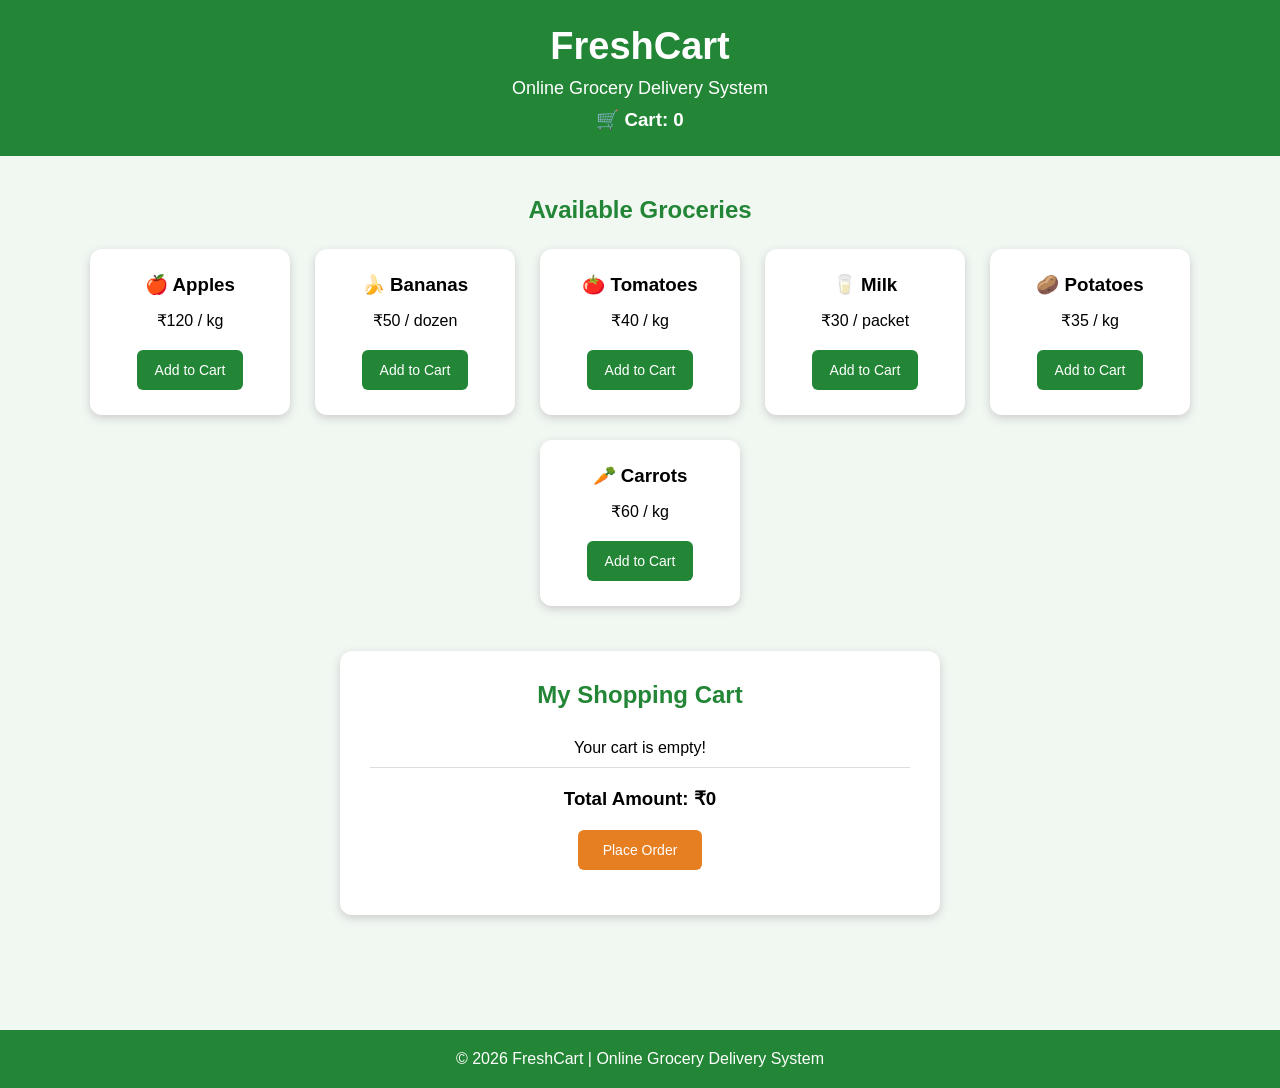
==== index.html @ 0399a9b1 "Initial FreshCart project" ====
<!DOCTYPE html>
<html lang="en">

<head>
    <meta charset="UTF-8">
    <meta name="viewport" content="width=device-width, initial-scale=1.0">

    <title>FreshCart - Online Grocery Delivery</title>

    <link rel="stylesheet" href="style.css">
</head>

<body>

    <!-- Header -->
    <header>
        <h1>FreshCart</h1>
        <p>Online Grocery Delivery System</p>

        <h3>🛒 Cart: <span id="cart-count">0</span></h3>
    </header>

    <!-- Main Section -->
    <main>

        <h2>Available Groceries</h2>

        <!-- Products -->
        <div class="products">

            <div class="product">
                <h3>🍎 Apples</h3>
                <p>₹120 / kg</p>
                <button onclick="addToCart('Apples', 120)">
                    Add to Cart
                </button>
            </div>

            <div class="product">
                <h3>🍌 Bananas</h3>
                <p>₹50 / dozen</p>
                <button onclick="addToCart('Bananas', 50)">
                    Add to Cart
                </button>
            </div>

            <div class="product">
                <h3>🍅 Tomatoes</h3>
                <p>₹40 / kg</p>
                <button onclick="addToCart('Tomatoes', 40)">
                    Add to Cart
                </button>
            </div>

            <div class="product">
                <h3>🥛 Milk</h3>
                <p>₹30 / packet</p>
                <button onclick="addToCart('Milk', 30)">
                    Add to Cart
                </button>
            </div>

            <div class="product">
                <h3>🥔 Potatoes</h3>
                <p>₹35 / kg</p>
                <button onclick="addToCart('Potatoes', 35)">
                    Add to Cart
                </button>
            </div>

            <div class="product">
                <h3>🥕 Carrots</h3>
                <p>₹60 / kg</p>
                <button onclick="addToCart('Carrots', 60)">
                    Add to Cart
                </button>
            </div>

        </div>

        <!-- Shopping Cart -->
        <section class="cart">

            <h2>My Shopping Cart</h2>

            <div id="cart-items">
                <p>Your cart is empty!</p>
            </div>

            <h3>Total Amount: ₹<span id="total">0</span></h3>

            <button onclick="placeOrder()" class="order-btn">
                Place Order
            </button>

            <p id="order-message"></p>

        </section>

    </main>

    <!-- Footer -->
    <footer>
        <p>© 2026 FreshCart | Online Grocery Delivery System</p>
    </footer>

    <script src="script.js"></script>

</body>
</html>
---- style.css ----
* {
    margin: 0;
    padding: 0;
    box-sizing: border-box;
}

body {
    font-family: Arial, sans-serif;
    background: #f1f8f2;
    text-align: center;
}

/* Header */

header {
    background: #238636;
    color: white;
    padding: 25px;
}

header h1 {
    font-size: 38px;
    margin-bottom: 10px;
}

header p {
    font-size: 18px;
    margin-bottom: 10px;
}

/* Main Section */

main {
    padding: 40px 20px;
}

main h2 {
    color: #238636;
    margin-bottom: 25px;
}

/* Products */

.products {
    display: flex;
    justify-content: center;
    flex-wrap: wrap;
    gap: 25px;
}

.product {
    background: white;
    width: 200px;
    padding: 25px;
    border-radius: 12px;
    box-shadow: 0 3px 10px #cccccc;
    transition: 0.3s;
}

.product:hover {
    transform: translateY(-5px);
}

.product h3 {
    margin-bottom: 15px;
}

.product p {
    margin-bottom: 20px;
    font-size: 16px;
}

/* Buttons */

button {
    background: #238636;
    color: white;
    border: none;
    padding: 12px 18px;
    border-radius: 6px;
    cursor: pointer;
    font-size: 14px;
}

button:hover {
    background: #176b2c;
}

/* Shopping Cart */

.cart {
    background: white;
    max-width: 600px;
    margin: 45px auto;
    padding: 30px;
    border-radius: 12px;
    box-shadow: 0 3px 10px #cccccc;
}

.cart h2 {
    color: #238636;
    margin-bottom: 20px;
}

#cart-items p {
    padding: 10px;
    border-bottom: 1px solid #dddddd;
}

.cart h3 {
    margin: 20px 0;
}

.order-btn {
    background: #e67e22;
    padding: 12px 25px;
}

.order-btn:hover {
    background: #ca6413;
}

#order-message {
    margin-top: 15px;
    color: #238636;
    font-weight: bold;
}

/* Footer */

footer {
    background: #238636;
    color: white;
    padding: 20px;
    margin-top: 30px;
}

/* Responsive Design */

@media (max-width: 600px) {

    .products {
        flex-direction: column;
        align-items: center;
    }

    .product {
        width: 90%;
    }

    .cart {
        margin: 30px 10px;
    }

}
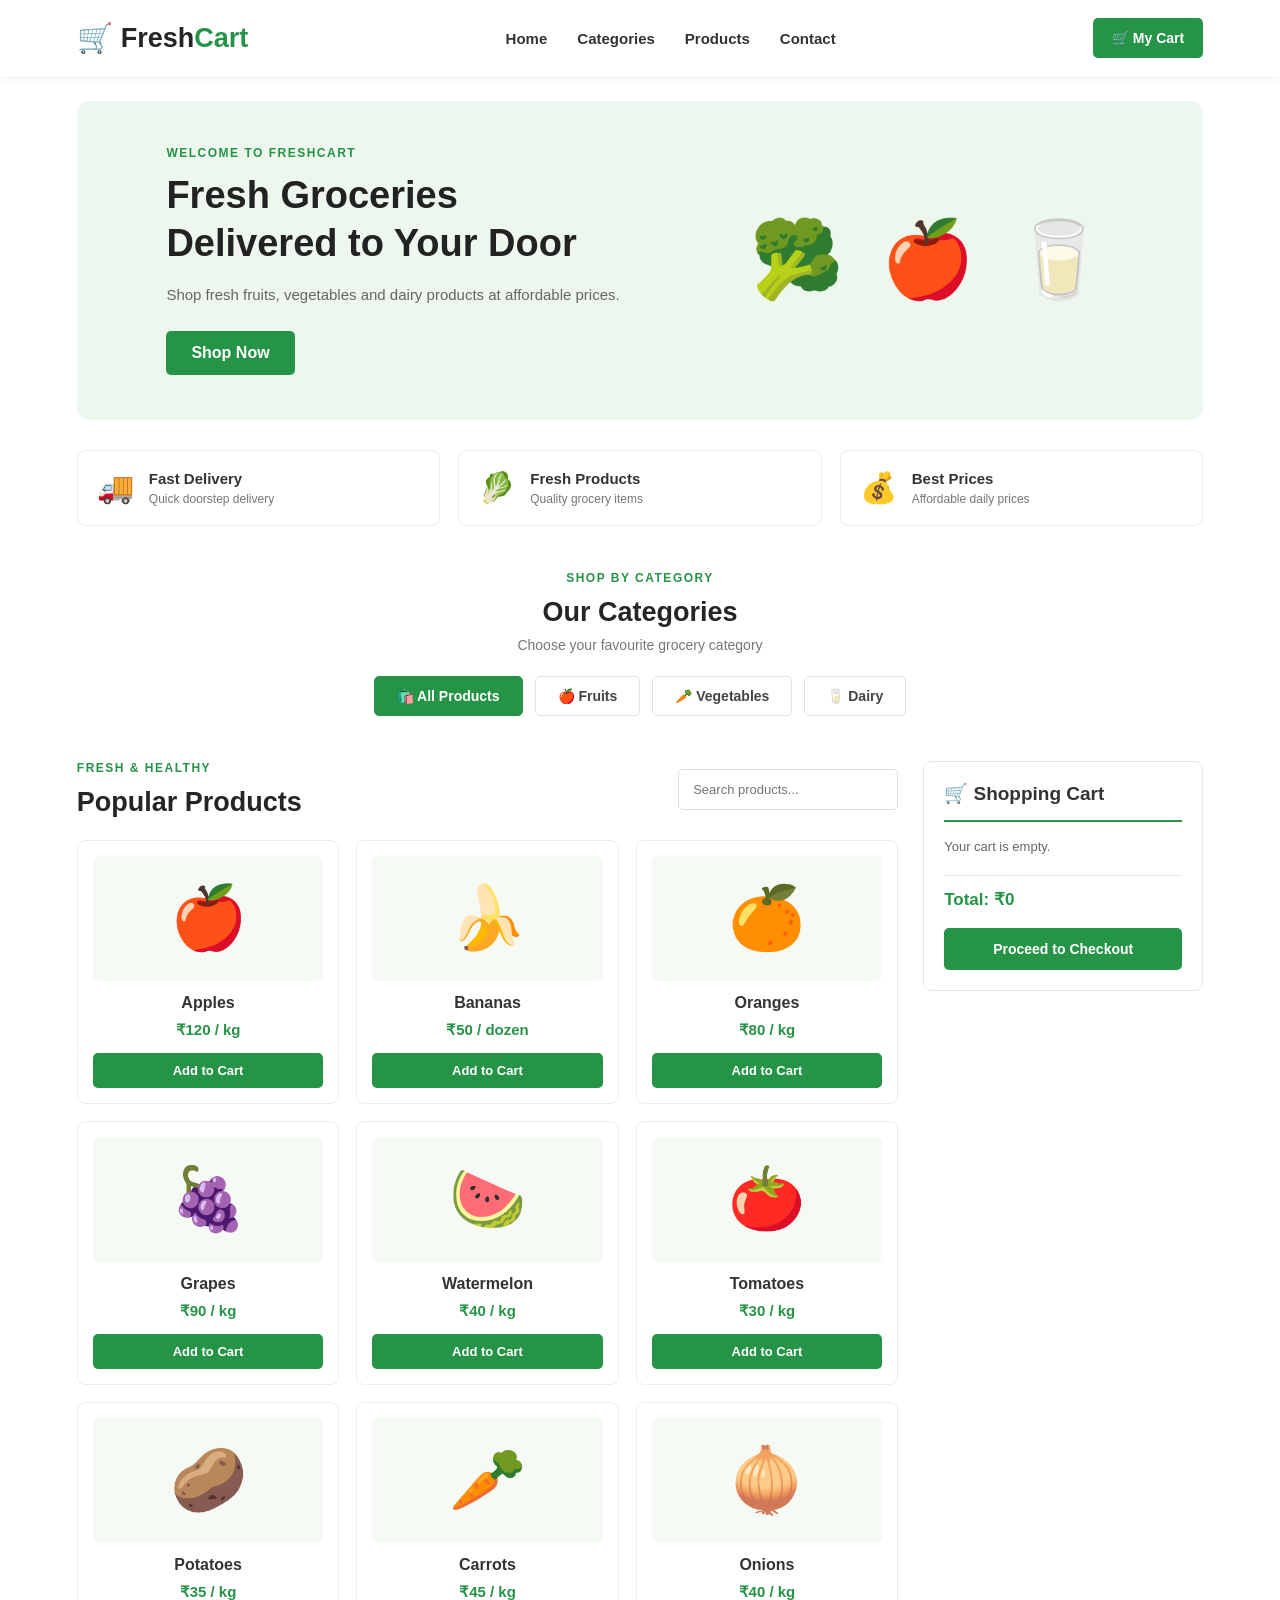
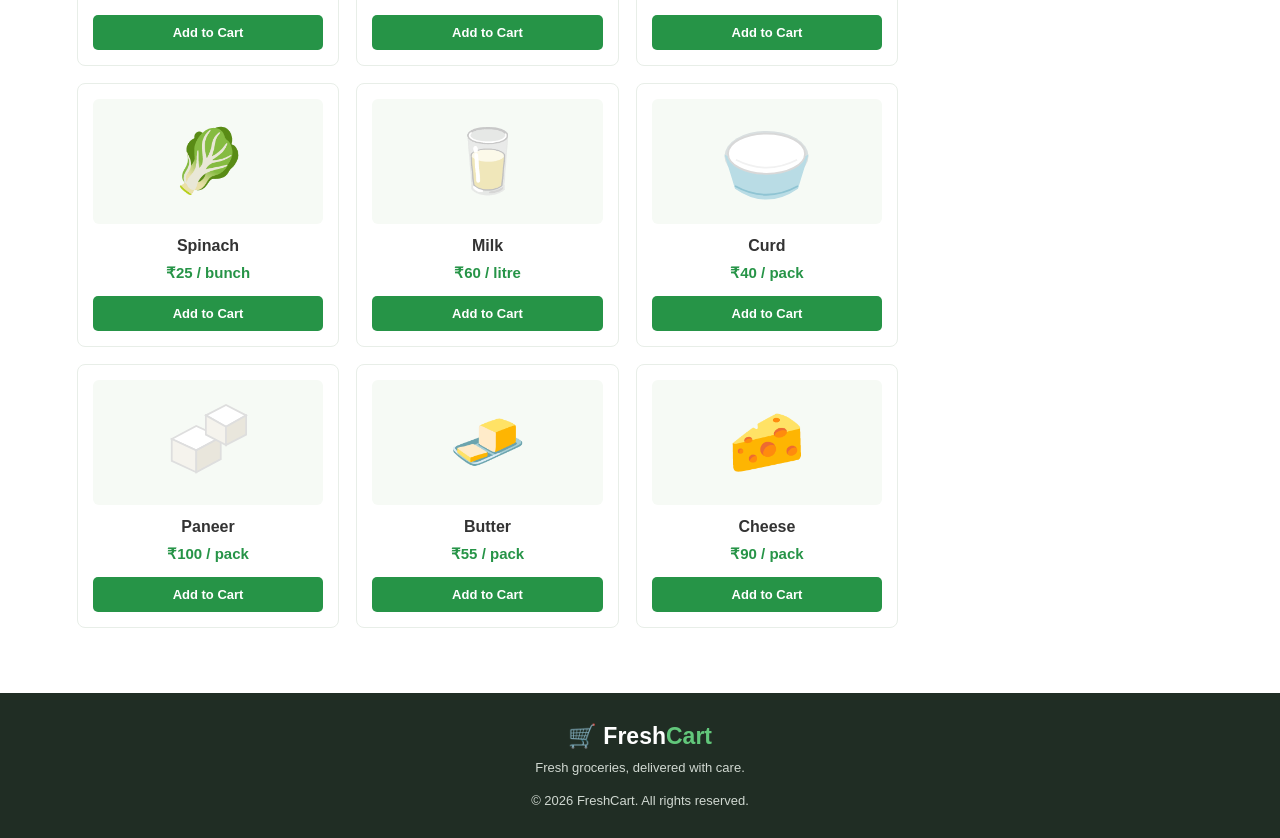
==== commit 648b31b9: "Update FreshCart to version 7.0" ====
--- a/index.html
+++ b/index.html
@@ -1,111 +1,224 @@
-
 <!DOCTYPE html>
 <html lang="en">
-
 <head>
     <meta charset="UTF-8">
     <meta name="viewport" content="width=device-width, initial-scale=1.0">
-
-    <title>FreshCart - Online Grocery Delivery</title>
-
+    <title>FreshCart - Online Grocery Store</title>
     <link rel="stylesheet" href="style.css">
 </head>
-
 <body>
 
-    <!-- Header -->
-    <header>
-        <h1>FreshCart</h1>
-        <p>Online Grocery Delivery System</p>
-
-        <h3>🛒 Cart: <span id="cart-count">0</span></h3>
+    <!-- HEADER -->
+    <header class="header">
+        <div class="logo">
+            <span class="logo-icon">🛒</span>
+            <span>Fresh<span class="green">Cart</span></span>
+        </div>
+
+        <nav class="navigation">
+            <a href="#home">Home</a>
+            <a href="#categories">Categories</a>
+            <a href="#products">Products</a>
+            <a href="#footer">Contact</a>
+        </nav>
+
+        <a href="#cart" class="cart-link">🛒 My Cart</a>
     </header>
 
-    <!-- Main Section -->
-    <main>
-
-        <h2>Available Groceries</h2>
-
-        <!-- Products -->
-        <div class="products">
-
-            <div class="product">
-                <h3>🍎 Apples</h3>
-                <p>₹120 / kg</p>
-                <button onclick="addToCart('Apples', 120)">
-                    Add to Cart
-                </button>
-            </div>
-
-            <div class="product">
-                <h3>🍌 Bananas</h3>
-                <p>₹50 / dozen</p>
-                <button onclick="addToCart('Bananas', 50)">
-                    Add to Cart
-                </button>
-            </div>
-
-            <div class="product">
-                <h3>🍅 Tomatoes</h3>
-                <p>₹40 / kg</p>
-                <button onclick="addToCart('Tomatoes', 40)">
-                    Add to Cart
-                </button>
-            </div>
-
-            <div class="product">
-                <h3>🥛 Milk</h3>
-                <p>₹30 / packet</p>
-                <button onclick="addToCart('Milk', 30)">
-                    Add to Cart
-                </button>
-            </div>
-
-            <div class="product">
-                <h3>🥔 Potatoes</h3>
-                <p>₹35 / kg</p>
-                <button onclick="addToCart('Potatoes', 35)">
-                    Add to Cart
-                </button>
-            </div>
-
-            <div class="product">
-                <h3>🥕 Carrots</h3>
-                <p>₹60 / kg</p>
-                <button onclick="addToCart('Carrots', 60)">
-                    Add to Cart
-                </button>
-            </div>
-
+    <!-- SHOPPING PAGE -->
+    <div id="shoppingPage">
+
+        <!-- HERO SECTION -->
+        <section class="hero" id="home">
+            <div class="hero-content">
+                <p class="small-heading">WELCOME TO FRESHCART</p>
+                <h1>Fresh Groceries<br>Delivered to Your Door</h1>
+                <p class="hero-description">
+                    Shop fresh fruits, vegetables and dairy products
+                    at affordable prices.
+                </p>
+                <a href="#products" class="shop-button">Shop Now</a>
+            </div>
+
+            <div class="hero-emoji">🥦 🍎 🥛</div>
+        </section>
+
+        <!-- BENEFITS -->
+        <section class="benefits">
+            <div class="benefit">
+                <span>🚚</span>
+                <div>
+                    <h3>Fast Delivery</h3>
+                    <p>Quick doorstep delivery</p>
+                </div>
+            </div>
+
+            <div class="benefit">
+                <span>🥬</span>
+                <div>
+                    <h3>Fresh Products</h3>
+                    <p>Quality grocery items</p>
+                </div>
+            </div>
+
+            <div class="benefit">
+                <span>💰</span>
+                <div>
+                    <h3>Best Prices</h3>
+                    <p>Affordable daily prices</p>
+                </div>
+            </div>
+        </section>
+
+        <!-- CATEGORIES -->
+        <section class="category-section" id="categories">
+            <div class="section-heading">
+                <p class="small-heading">SHOP BY CATEGORY</p>
+                <h2>Our Categories</h2>
+                <p>Choose your favourite grocery category</p>
+            </div>
+
+            <div class="categories">
+                <button class="active" onclick="filterProducts('All', this)">
+                    🛍️ All Products
+                </button>
+
+                <button onclick="filterProducts('Fruits', this)">
+                    🍎 Fruits
+                </button>
+
+                <button onclick="filterProducts('Vegetables', this)">
+                    🥕 Vegetables
+                </button>
+
+                <button onclick="filterProducts('Dairy', this)">
+                    🥛 Dairy
+                </button>
+            </div>
+        </section>
+
+        <!-- PRODUCTS AND CART -->
+        <section class="shopping-layout" id="products">
+
+            <div class="products-area">
+                <div class="products-heading">
+                    <div>
+                        <p class="small-heading">FRESH & HEALTHY</p>
+                        <h2>Popular Products</h2>
+                    </div>
+
+                    <input
+                        type="text"
+                        id="searchInput"
+                        placeholder="Search products..."
+                        oninput="displayProducts()"
+                    >
+                </div>
+
+                <div id="productContainer" class="product-grid"></div>
+            </div>
+
+            <!-- CART -->
+            <aside class="cart-box" id="cart">
+                <h2>🛒 Shopping Cart</h2>
+                <div class="cart-line"></div>
+
+                <div id="cartItems" class="cart-items">
+                    Your cart is empty.
+                </div>
+
+                <div id="cartTotal" class="cart-total">
+                    Total: ₹0
+                </div>
+
+                <button class="checkout-button" onclick="placeOrder()">
+                    Proceed to Checkout
+                </button>
+            </aside>
+
+        </section>
+
+    </div>
+
+    <!-- DELIVERY PAGE -->
+    <section id="deliveryPage" class="delivery-page hidden">
+        <div class="delivery-card">
+            <button class="back-button" onclick="backToShopping()">
+                ← Back to Shopping
+            </button>
+
+            <p class="small-heading">FRESHCART CHECKOUT</p>
+            <h2>Delivery Details</h2>
+            <p class="delivery-description">
+                Enter your details to complete your order.
+            </p>
+
+            <form id="deliveryForm">
+                <label for="customerName">Full Name</label>
+                <input
+                    type="text"
+                    id="customerName"
+                    placeholder="Enter your name"
+                    required
+                >
+
+                <label for="mobile">Mobile Number</label>
+                <input
+                    type="tel"
+                    id="mobile"
+                    placeholder="Enter 10-digit mobile number"
+                    maxlength="10"
+                    required
+                >
+
+                <label for="address">Address</label>
+                <textarea
+                    id="address"
+                    placeholder="Enter your delivery address"
+                    required
+                ></textarea>
+
+                <label for="city">City</label>
+                <input
+                    type="text"
+                    id="city"
+                    placeholder="Enter your city"
+                    required
+                >
+
+                <button type="submit" class="checkout-button">
+                    Place Order
+                </button>
+            </form>
         </div>
-
-        <!-- Shopping Cart -->
-        <section class="cart">
-
-            <h2>My Shopping Cart</h2>
-
-            <div id="cart-items">
-                <p>Your cart is empty!</p>
-            </div>
-
-            <h3>Total Amount: ₹<span id="total">0</span></h3>
-
-            <button onclick="placeOrder()" class="order-btn">
-                Place Order
+    </section>
+
+    <!-- ORDER CONFIRMATION -->
+    <section id="confirmationPage" class="confirmation-page hidden">
+        <div class="confirmation-card">
+            <div class="success-icon">✓</div>
+            <h2>Order Placed Successfully!</h2>
+            <p class="success-message">
+                Thank you for shopping with FreshCart.
+            </p>
+
+            <div id="orderDetails" class="order-details"></div>
+
+            <button class="checkout-button" onclick="continueShopping()">
+                Continue Shopping
             </button>
-
-            <p id="order-message"></p>
-
-        </section>
-
-    </main>
-
-    <!-- Footer -->
-    <footer>
-        <p>© 2026 FreshCart | Online Grocery Delivery System</p>
+        </div>
+    </section>
+
+    <!-- FOOTER -->
+    <footer id="footer">
+        <div class="footer-logo">🛒 Fresh<span>Cart</span></div>
+        <p>Fresh groceries, delivered with care.</p>
+        <p class="copyright">© 2026 FreshCart. All rights reserved.</p>
     </footer>
 
+    <!-- KEEP YOUR EXISTING JAVASCRIPT FILE -->
     <script src="script.js"></script>
 
 </body>
-</html>
+</html>
--- a/style.css
+++ b/style.css
@@ -1,156 +1,616 @@
-
 * {
     margin: 0;
     padding: 0;
     box-sizing: border-box;
 }
 
+html {
+    scroll-behavior: smooth;
+}
+
 body {
     font-family: Arial, sans-serif;
-    background: #f1f8f2;
+    background: #ffffff;
+    color: #333333;
+}
+
+/* HEADER */
+
+.header {
+    width: 100%;
+    min-height: 76px;
+    padding: 15px 6%;
+    display: flex;
+    align-items: center;
+    justify-content: space-between;
+    background: white;
+    box-shadow: 0 2px 12px rgba(0, 0, 0, 0.06);
+    position: sticky;
+    top: 0;
+    z-index: 100;
+}
+
+.logo {
+    font-size: 27px;
+    font-weight: bold;
+    color: #252525;
+    display: flex;
+    align-items: center;
+    gap: 8px;
+}
+
+.logo-icon {
+    font-size: 29px;
+}
+
+.green {
+    color: #269447;
+}
+
+.navigation {
+    display: flex;
+    gap: 30px;
+}
+
+.navigation a {
+    text-decoration: none;
+    color: #333;
+    font-size: 15px;
+    font-weight: 600;
+}
+
+.navigation a:hover {
+    color: #269447;
+}
+
+.cart-link {
+    text-decoration: none;
+    background: #269447;
+    color: white;
+    padding: 12px 19px;
+    border-radius: 5px;
+    font-weight: bold;
+    font-size: 14px;
+}
+
+/* HERO */
+
+.hero {
+    margin: 25px auto;
+    width: 88%;
+    min-height: 310px;
+    border-radius: 12px;
+    padding: 45px 7%;
+    background: #edf7ed;
+    display: flex;
+    align-items: center;
+    justify-content: space-between;
+    overflow: hidden;
+}
+
+.hero-content {
+    max-width: 520px;
+}
+
+.small-heading {
+    color: #269447;
+    font-size: 12px;
+    font-weight: bold;
+    letter-spacing: 1.5px;
+    margin-bottom: 12px;
+}
+
+.hero h1 {
+    font-size: 38px;
+    line-height: 1.25;
+    color: #222;
+    margin-bottom: 15px;
+}
+
+.hero-description {
+    color: #666;
+    font-size: 15px;
+    line-height: 1.7;
+    margin-bottom: 23px;
+}
+
+.shop-button {
+    display: inline-block;
+    text-decoration: none;
+    background: #269447;
+    color: white;
+    padding: 13px 25px;
+    border-radius: 5px;
+    font-weight: bold;
+}
+
+.shop-button:hover,
+.checkout-button:hover {
+    background: #197638;
+}
+
+.hero-emoji {
+    font-size: 75px;
+    letter-spacing: 8px;
+}
+
+/* BENEFITS */
+
+.benefits {
+    width: 88%;
+    margin: 30px auto 45px;
+    display: grid;
+    grid-template-columns: repeat(3, 1fr);
+    gap: 18px;
+}
+
+.benefit {
+    display: flex;
+    align-items: center;
+    gap: 15px;
+    padding: 19px;
+    border: 1px solid #e8eee8;
+    border-radius: 8px;
+}
+
+.benefit > span {
+    font-size: 30px;
+}
+
+.benefit h3 {
+    font-size: 15px;
+    margin-bottom: 5px;
+}
+
+.benefit p {
+    color: #777;
+    font-size: 12px;
+}
+
+/* SECTION HEADINGS */
+
+.category-section {
+    width: 88%;
+    margin: 0 auto 35px;
     text-align: center;
 }
 
-/* Header */
-
-header {
-    background: #238636;
-    color: white;
-    padding: 25px;
-}
-
-header h1 {
-    font-size: 38px;
-    margin-bottom: 10px;
-}
-
-header p {
-    font-size: 18px;
-    margin-bottom: 10px;
-}
-
-/* Main Section */
-
-main {
-    padding: 40px 20px;
-}
-
-main h2 {
-    color: #238636;
-    margin-bottom: 25px;
-}
-
-/* Products */
-
-.products {
+.section-heading h2,
+.products-heading h2 {
+    font-size: 27px;
+    margin-bottom: 9px;
+    color: #252525;
+}
+
+.section-heading > p:last-child {
+    font-size: 14px;
+    color: #777;
+}
+
+/* CATEGORY BUTTONS */
+
+.categories {
     display: flex;
     justify-content: center;
     flex-wrap: wrap;
+    gap: 12px;
+    margin-top: 23px;
+}
+
+.categories button {
+    border: 1px solid #dce8dc;
+    background: white;
+    color: #444;
+    padding: 11px 22px;
+    border-radius: 5px;
+    cursor: pointer;
+    font-size: 14px;
+    font-weight: 600;
+}
+
+.categories button:hover,
+.categories button.active {
+    background: #269447;
+    border-color: #269447;
+    color: white;
+}
+
+/* PRODUCTS AND CART LAYOUT */
+
+.shopping-layout {
+    width: 88%;
+    margin: 45px auto 65px;
+    display: grid;
+    grid-template-columns: minmax(0, 1fr) 280px;
     gap: 25px;
-}
-
-.product {
+    align-items: start;
+}
+
+.products-heading {
+    display: flex;
+    justify-content: space-between;
+    align-items: center;
+    gap: 15px;
+    margin-bottom: 22px;
+}
+
+.products-heading h2 {
+    margin-bottom: 0;
+}
+
+#searchInput {
+    width: 220px;
+    padding: 12px 14px;
+    border: 1px solid #d9e2d9;
+    border-radius: 5px;
+    outline: none;
+    font-size: 13px;
+}
+
+#searchInput:focus {
+    border-color: #269447;
+}
+
+/* PRODUCT CARDS */
+
+.product-grid {
+    display: grid;
+    grid-template-columns: repeat(3, minmax(0, 1fr));
+    gap: 17px;
+}
+
+.product-card {
+    border: 1px solid #e8eee8;
+    border-radius: 8px;
+    padding: 15px;
+    text-align: center;
     background: white;
-    width: 200px;
-    padding: 25px;
-    border-radius: 12px;
-    box-shadow: 0 3px 10px #cccccc;
-    transition: 0.3s;
-}
-
-.product:hover {
-    transform: translateY(-5px);
-}
-
-.product h3 {
-    margin-bottom: 15px;
-}
-
-.product p {
-    margin-bottom: 20px;
+    transition: 0.2s ease;
+}
+
+.product-card:hover {
+    border-color: #a8d4ae;
+    box-shadow: 0 5px 18px rgba(0, 0, 0, 0.07);
+    transform: translateY(-3px);
+}
+
+.product-image {
+    height: 125px;
+    display: flex;
+    align-items: center;
+    justify-content: center;
+    background: #f6faf5;
+    border-radius: 6px;
+    margin-bottom: 13px;
+    font-size: 62px;
+}
+
+.product-image svg {
+    width: 105px;
+    height: 105px;
+}
+
+.product-card h3 {
     font-size: 16px;
-}
-
-/* Buttons */
-
-button {
-    background: #238636;
+    margin-bottom: 9px;
+    color: #333;
+}
+
+.price {
+    color: #269447;
+    font-size: 15px;
+    font-weight: bold;
+    margin-bottom: 14px;
+}
+
+.add-button {
+    width: 100%;
+    border: none;
+    background: #269447;
+    color: white;
+    padding: 10px;
+    border-radius: 5px;
+    cursor: pointer;
+    font-weight: bold;
+    font-size: 13px;
+}
+
+.add-button:hover {
+    background: #197638;
+}
+
+/* CART */
+
+.cart-box {
+    position: sticky;
+    top: 95px;
+    border: 1px solid #e3ebe3;
+    border-radius: 8px;
+    padding: 20px;
+    background: #fff;
+}
+
+.cart-box h2 {
+    font-size: 19px;
+}
+
+.cart-line {
+    height: 2px;
+    background: #269447;
+    margin: 15px 0;
+}
+
+.cart-items {
+    font-size: 13px;
+    color: #666;
+    line-height: 1.6;
+}
+
+.cart-item {
+    display: flex;
+    justify-content: space-between;
+    align-items: center;
+    gap: 8px;
+    padding: 10px 0;
+    border-bottom: 1px solid #eeeeee;
+}
+
+.cart-item span {
+    font-size: 12px;
+}
+
+.cart-item button {
+    border: none;
+    background: #fff0f0;
+    color: #d33;
+    padding: 6px 8px;
+    border-radius: 4px;
+    cursor: pointer;
+    font-size: 11px;
+}
+
+.cart-total {
+    margin-top: 18px;
+    padding-top: 13px;
+    border-top: 1px solid #e8e8e8;
+    font-weight: bold;
+    font-size: 17px;
+    color: #269447;
+}
+
+.checkout-button {
+    width: 100%;
+    margin-top: 18px;
+    padding: 13px;
+    background: #269447;
     color: white;
     border: none;
-    padding: 12px 18px;
+    border-radius: 5px;
+    font-size: 14px;
+    font-weight: bold;
+    cursor: pointer;
+}
+
+/* DELIVERY PAGE */
+
+.hidden {
+    display: none !important;
+}
+
+.delivery-page,
+.confirmation-page {
+    min-height: 75vh;
+    padding: 45px 20px;
+    background: #f5f9f4;
+}
+
+.delivery-card,
+.confirmation-card {
+    max-width: 500px;
+    margin: auto;
+    background: white;
+    padding: 30px;
+    border-radius: 10px;
+    box-shadow: 0 4px 20px rgba(0, 0, 0, 0.06);
+}
+
+.back-button {
+    border: none;
+    background: transparent;
+    color: #269447;
+    font-size: 14px;
+    cursor: pointer;
+    margin-bottom: 25px;
+}
+
+.delivery-card h2,
+.confirmation-card h2 {
+    font-size: 25px;
+    margin-bottom: 10px;
+}
+
+.delivery-description {
+    color: #777;
+    font-size: 14px;
+    margin-bottom: 22px;
+}
+
+#deliveryForm {
+    display: flex;
+    flex-direction: column;
+}
+
+#deliveryForm label {
+    font-size: 13px;
+    font-weight: bold;
+    margin: 13px 0 7px;
+}
+
+#deliveryForm input,
+#deliveryForm textarea {
+    width: 100%;
+    padding: 12px;
+    border: 1px solid #dce5dc;
+    border-radius: 5px;
+    font-family: Arial, sans-serif;
+    font-size: 14px;
+    outline: none;
+}
+
+#deliveryForm input:focus,
+#deliveryForm textarea:focus {
+    border-color: #269447;
+}
+
+#deliveryForm textarea {
+    min-height: 85px;
+    resize: vertical;
+}
+
+/* CONFIRMATION */
+
+.confirmation-card {
+    text-align: center;
+}
+
+.success-icon {
+    width: 60px;
+    height: 60px;
+    margin: 0 auto 18px;
+    border-radius: 50%;
+    background: #e5f6e8;
+    color: #269447;
+    font-size: 38px;
+    line-height: 60px;
+    font-weight: bold;
+}
+
+.success-message {
+    color: #777;
+    font-size: 14px;
+    margin-bottom: 20px;
+}
+
+.order-details {
+    text-align: left;
+    background: #f7faf6;
+    padding: 18px;
     border-radius: 6px;
-    cursor: pointer;
-    font-size: 14px;
-}
-
-button:hover {
-    background: #176b2c;
-}
-
-/* Shopping Cart */
-
-.cart {
-    background: white;
-    max-width: 600px;
-    margin: 45px auto;
-    padding: 30px;
-    border-radius: 12px;
-    box-shadow: 0 3px 10px #cccccc;
-}
-
-.cart h2 {
-    color: #238636;
-    margin-bottom: 20px;
-}
-
-#cart-items p {
-    padding: 10px;
-    border-bottom: 1px solid #dddddd;
-}
-
-.cart h3 {
-    margin: 20px 0;
-}
-
-.order-btn {
-    background: #e67e22;
-    padding: 12px 25px;
-}
-
-.order-btn:hover {
-    background: #ca6413;
-}
-
-#order-message {
-    margin-top: 15px;
-    color: #238636;
-    font-weight: bold;
-}
-
-/* Footer */
+    margin: 18px 0;
+    font-size: 14px;
+    line-height: 1.8;
+    overflow-wrap: anywhere;
+}
+
+.order-details h3 {
+    margin: 10px 0;
+    color: #269447;
+}
+
+/* FOOTER */
 
 footer {
-    background: #238636;
+    background: #202d24;
     color: white;
-    padding: 20px;
-    margin-top: 30px;
-}
-
-/* Responsive Design */
-
-@media (max-width: 600px) {
-
-    .products {
+    text-align: center;
+    padding: 30px 15px;
+}
+
+.footer-logo {
+    font-size: 23px;
+    font-weight: bold;
+    margin-bottom: 10px;
+}
+
+.footer-logo span {
+    color: #62c77b;
+}
+
+footer p {
+    font-size: 13px;
+    color: #d0d8d1;
+    margin-top: 8px;
+}
+
+.copyright {
+    margin-top: 18px;
+}
+
+/* RESPONSIVE DESIGN */
+
+@media (max-width: 1000px) {
+    .shopping-layout {
+        grid-template-columns: 1fr;
+    }
+
+    .cart-box {
+        position: static;
+    }
+
+    .product-grid {
+        grid-template-columns: repeat(3, minmax(0, 1fr));
+    }
+}
+
+@media (max-width: 700px) {
+    .header {
+        flex-wrap: wrap;
+        gap: 15px;
+    }
+
+    .navigation {
+        order: 3;
+        width: 100%;
+        justify-content: center;
+        gap: 17px;
+    }
+
+    .navigation a {
+        font-size: 13px;
+    }
+
+    .hero {
         flex-direction: column;
-        align-items: center;
-    }
-
-    .product {
-        width: 90%;
-    }
-
-    .cart {
-        margin: 30px 10px;
-    }
-
-}
+        align-items: flex-start;
+        gap: 25px;
+        padding: 30px 7%;
+    }
+
+    .hero h1 {
+        font-size: 29px;
+    }
+
+    .hero-emoji {
+        font-size: 48px;
+    }
+
+    .benefits {
+        grid-template-columns: 1fr;
+    }
+
+    .shopping-layout,
+    .category-section,
+    .benefits,
+    .hero {
+        width: 92%;
+    }
+
+    .products-heading {
+        flex-direction: column;
+        align-items: stretch;
+    }
+
+    #searchInput {
+        width: 100%;
+    }
+
+    .product-grid {
+        grid-template-columns: repeat(2, minmax(0, 1fr));
+    }
+}
+
+@media (max-width: 380px) {
+    .product-grid {
+        grid-template-columns: 1fr;
+    }
+}
